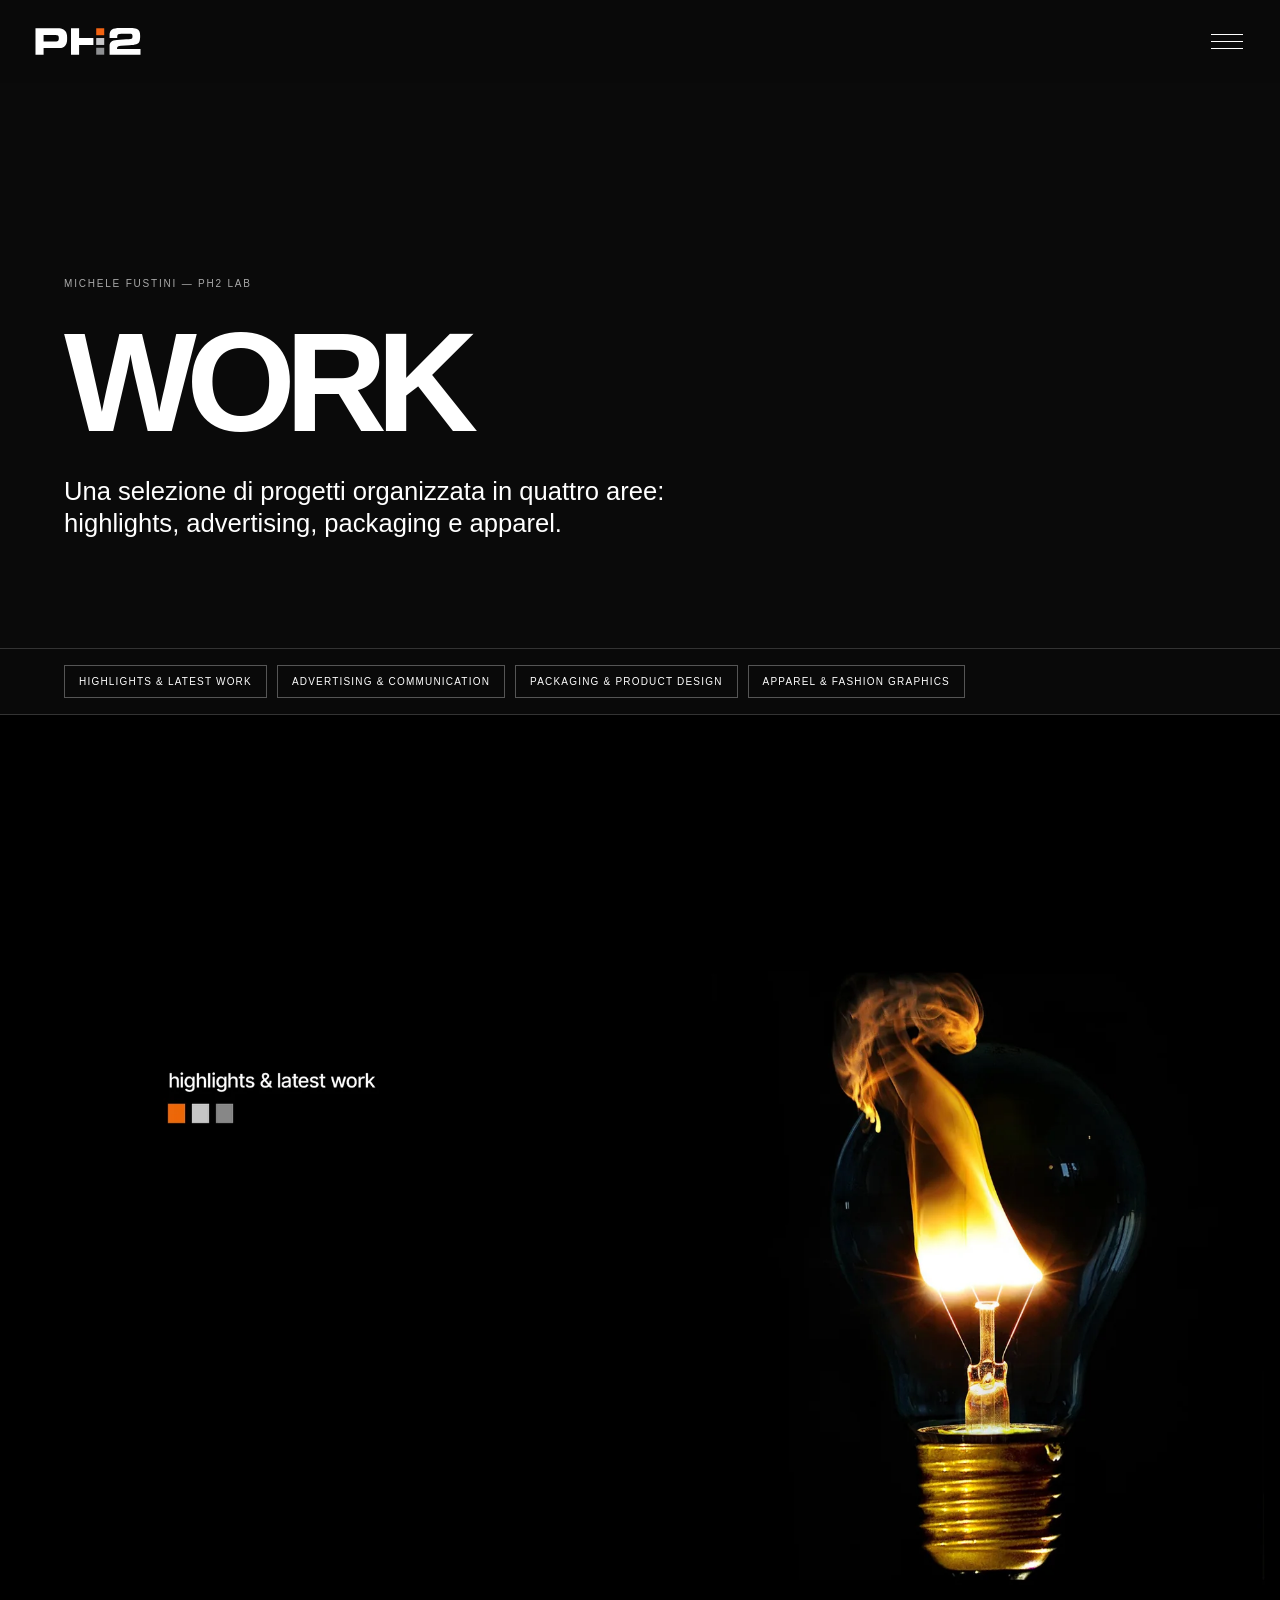
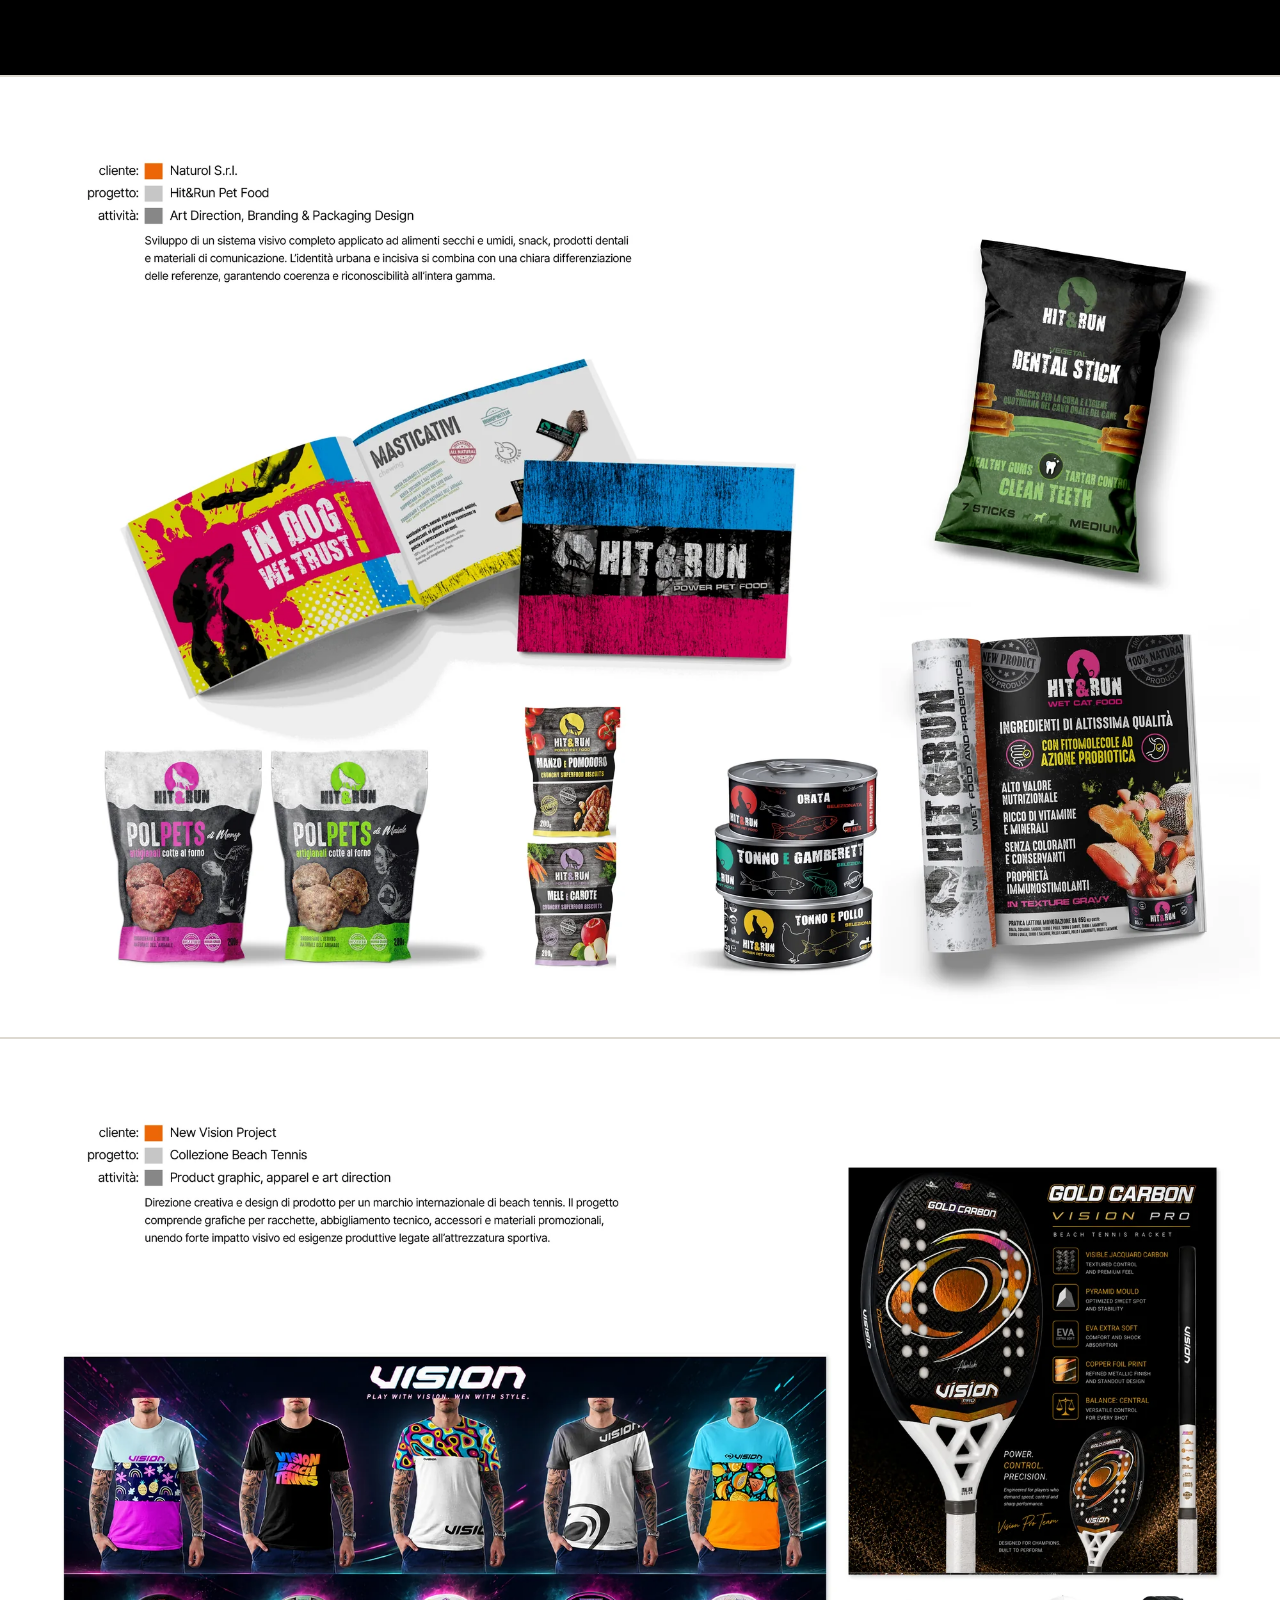
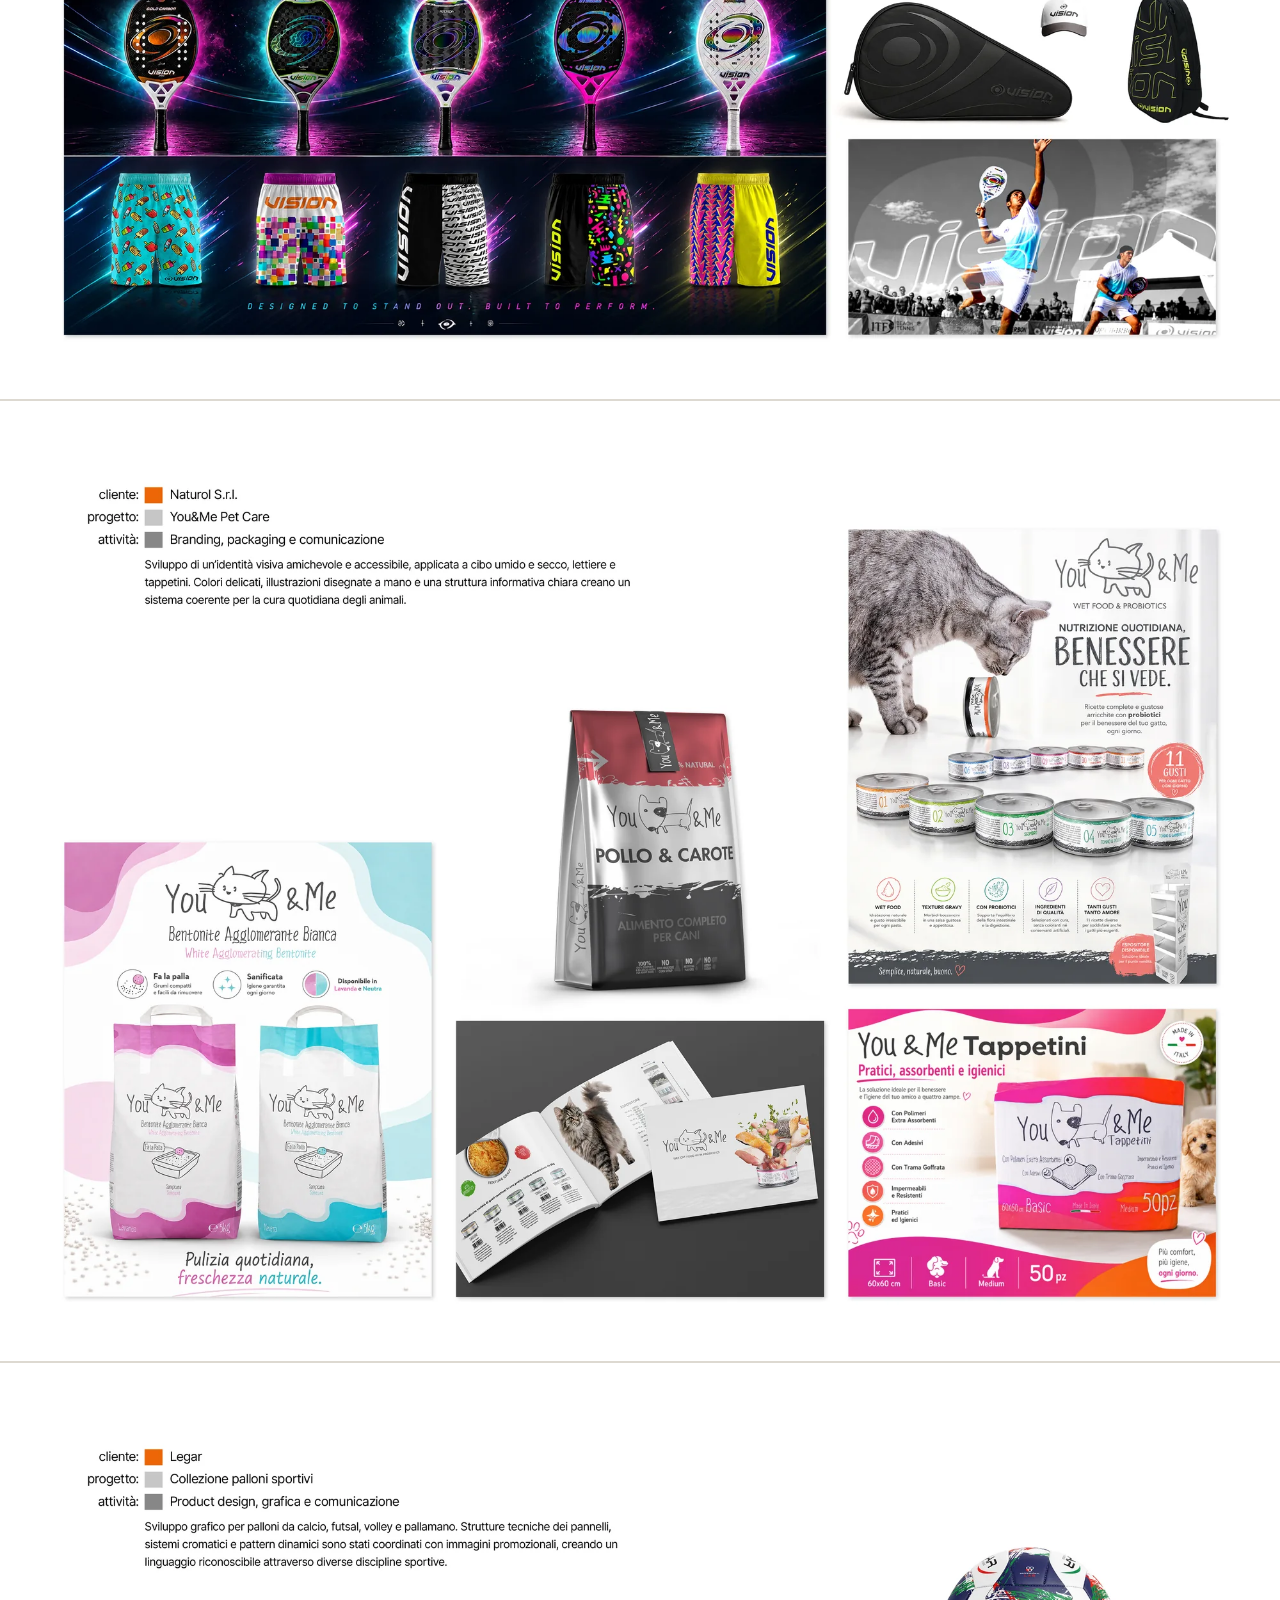
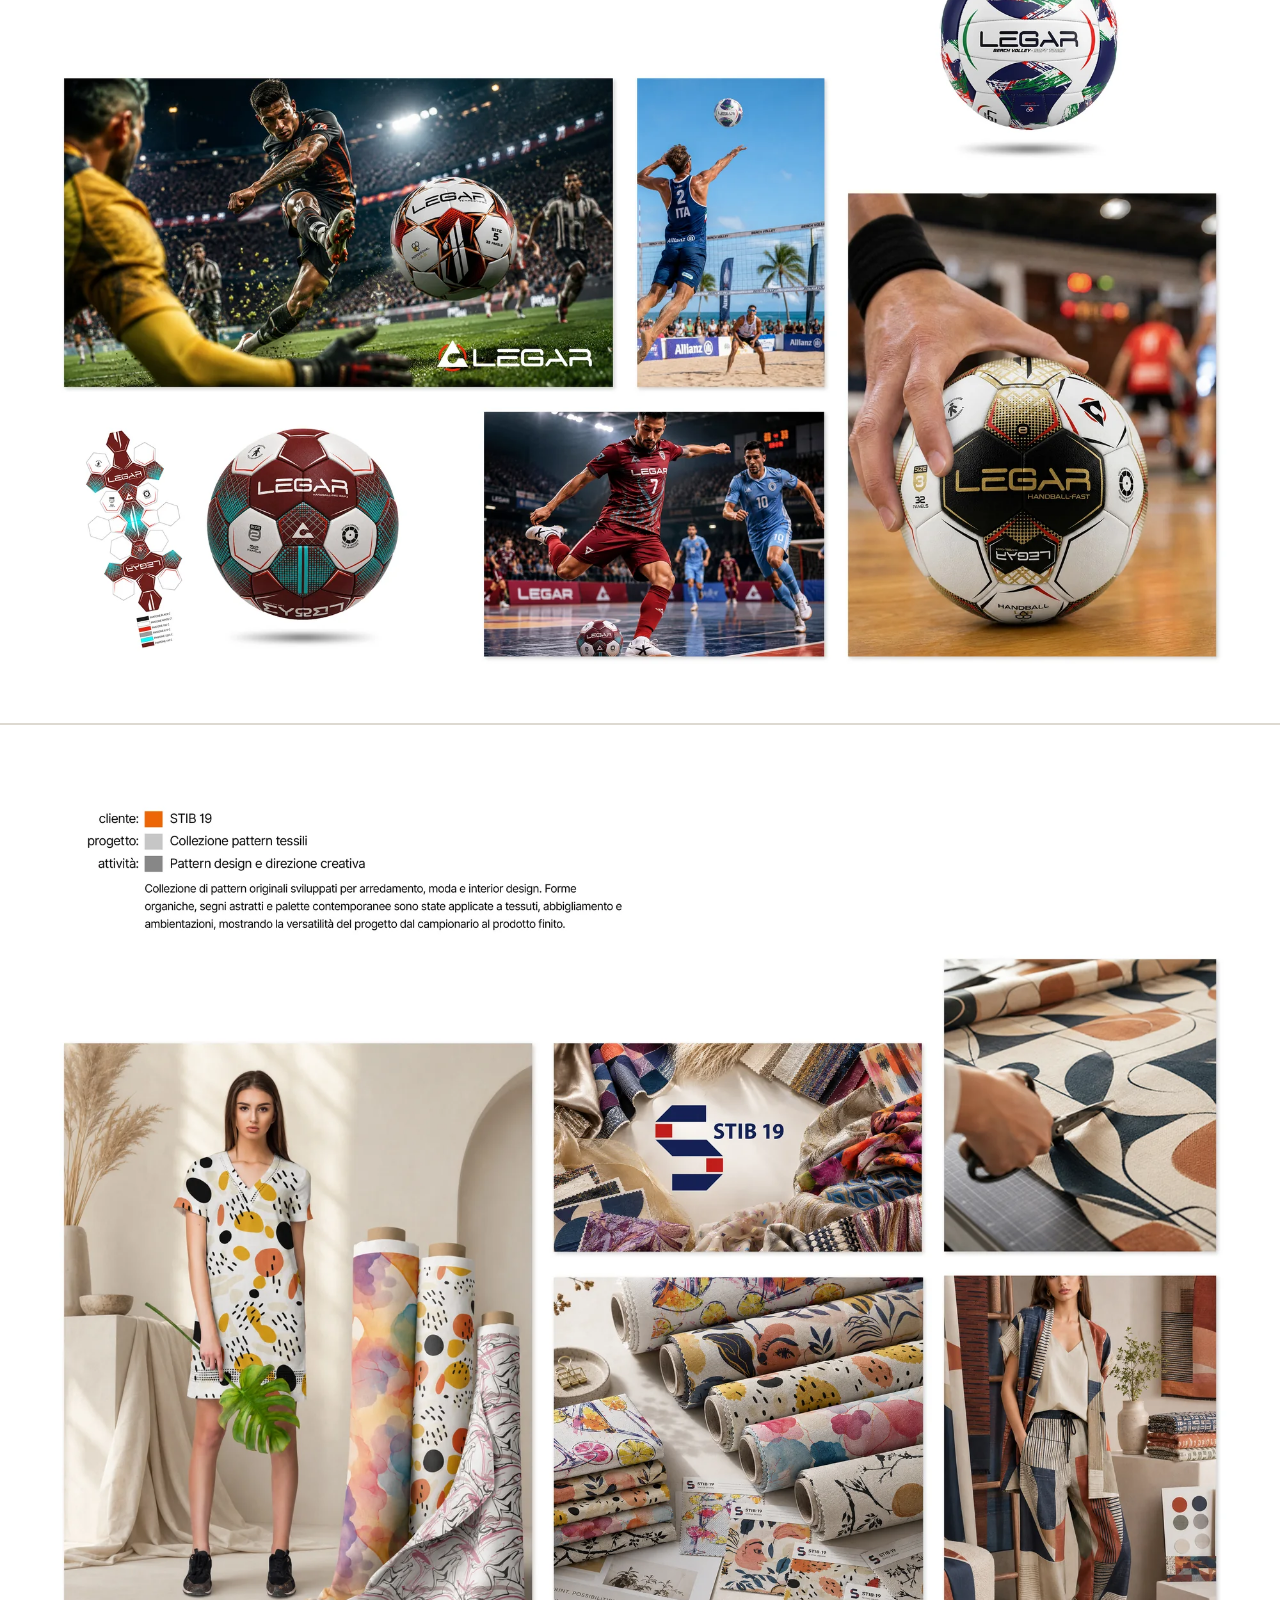
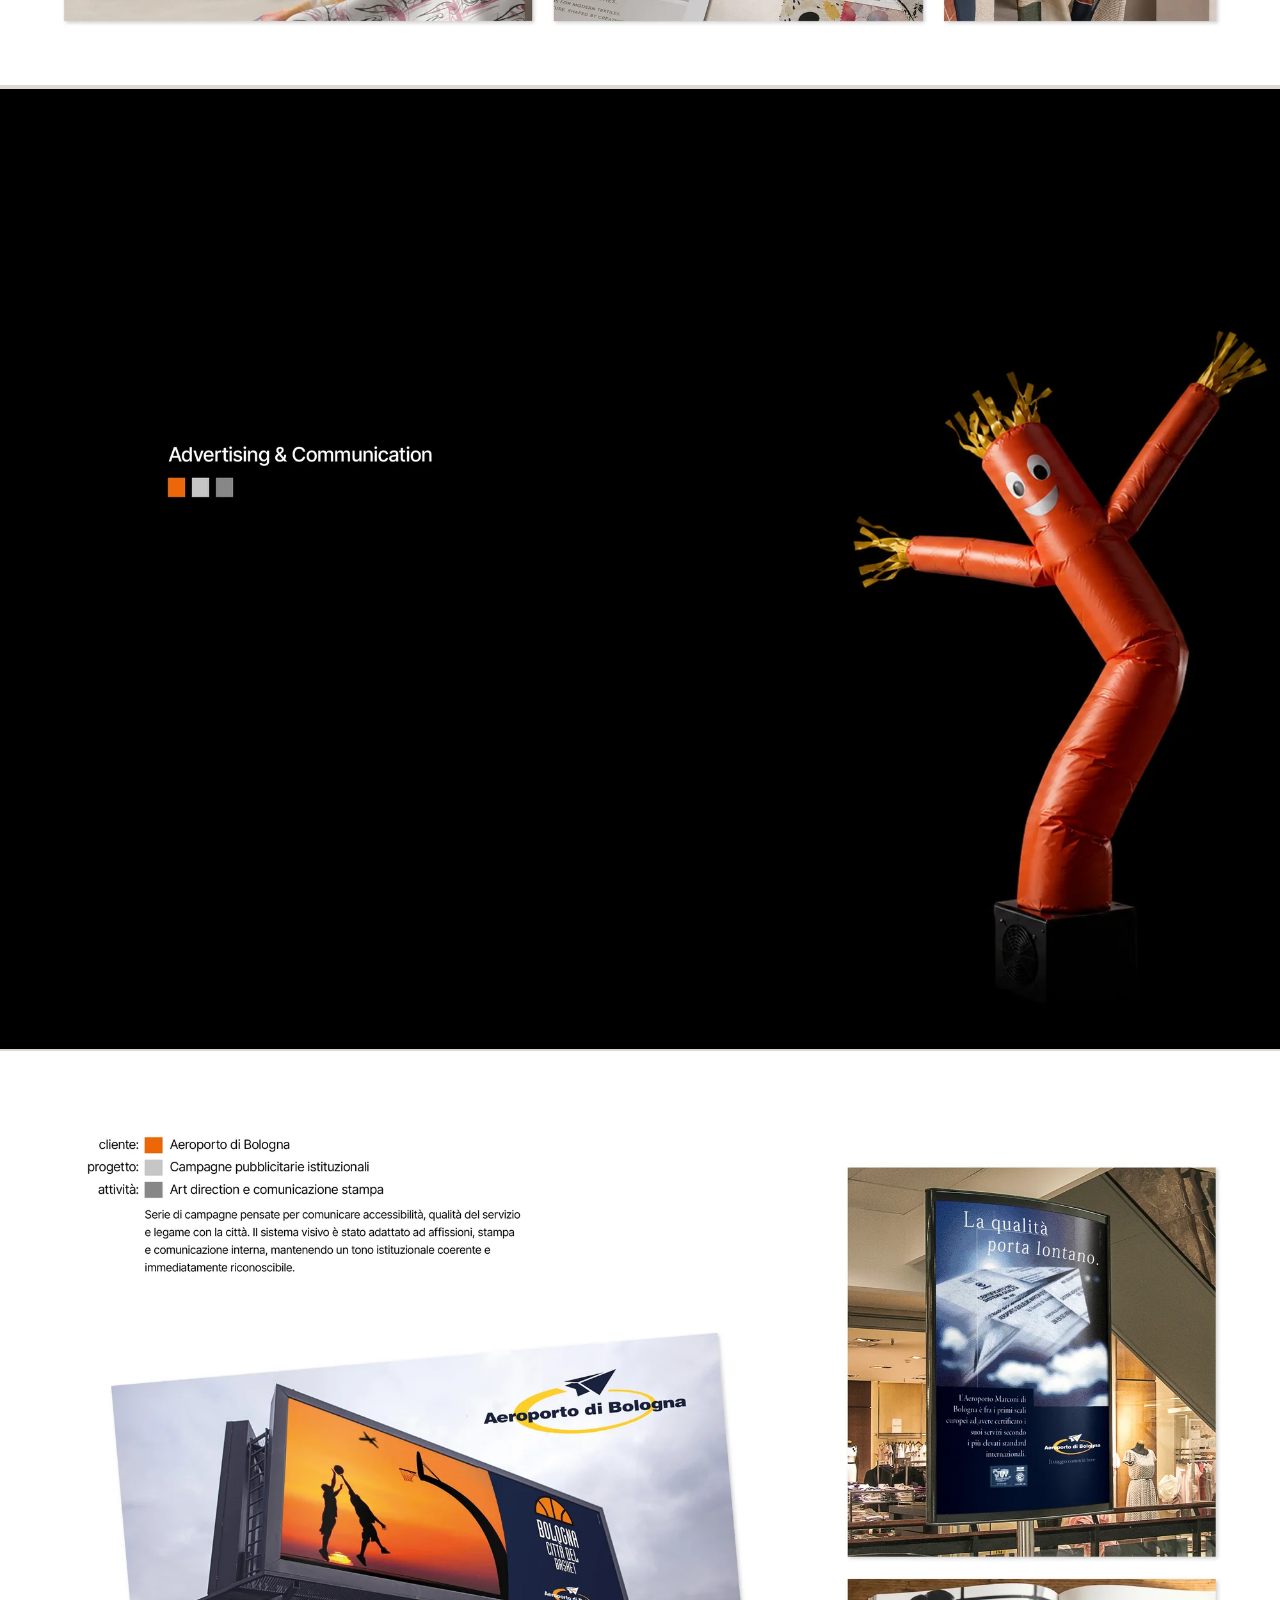
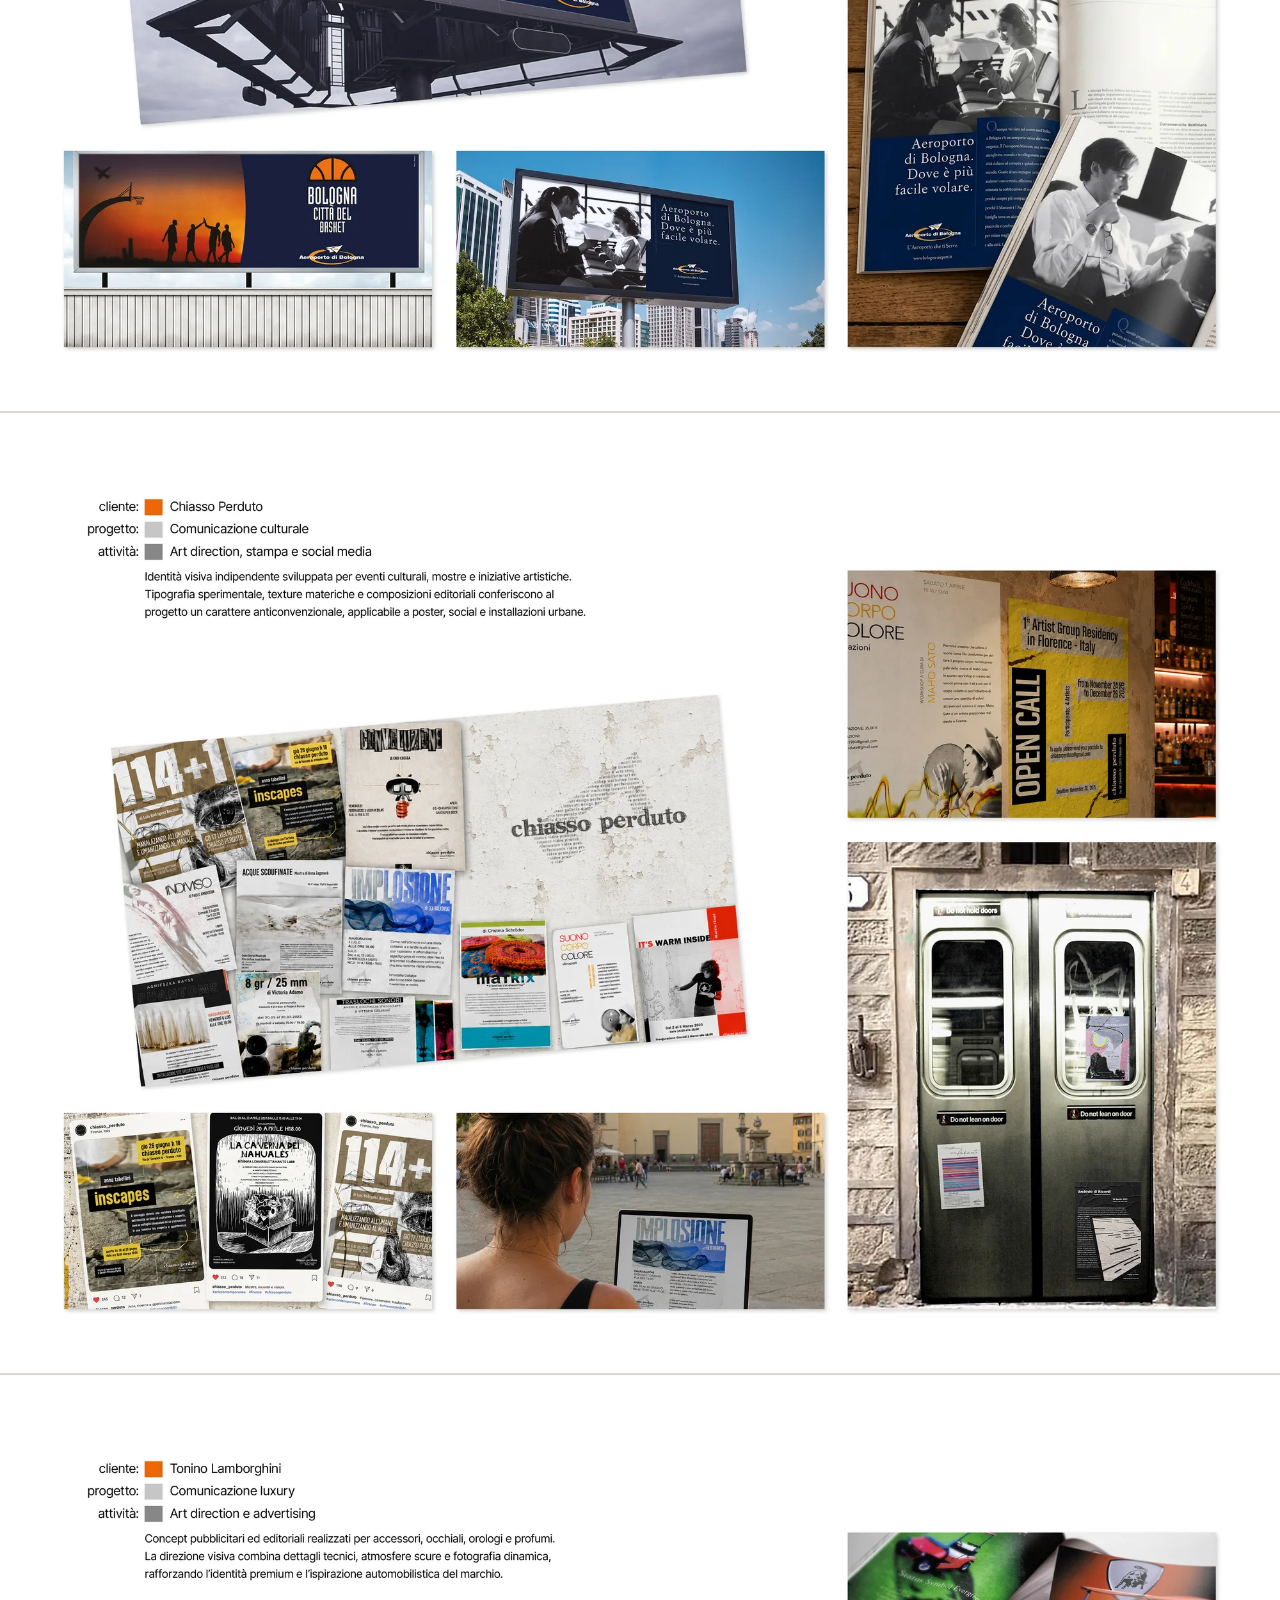
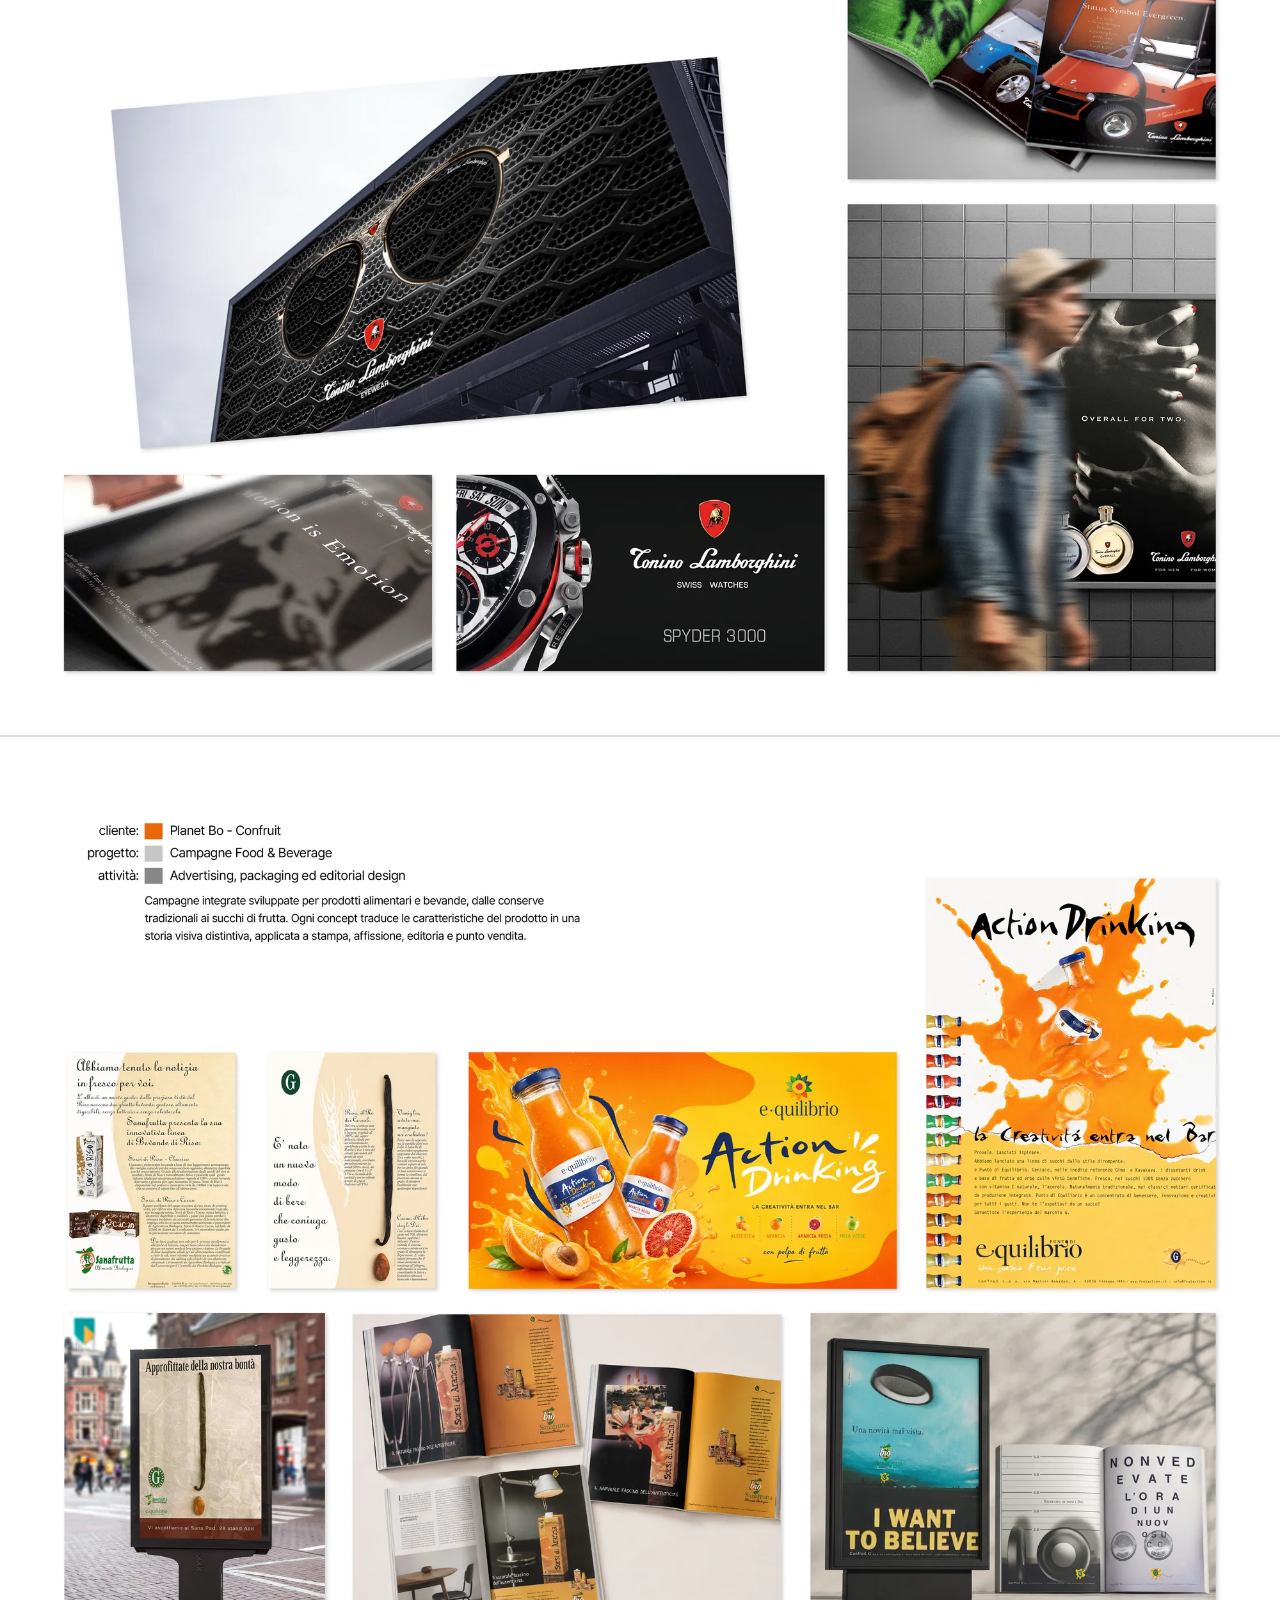
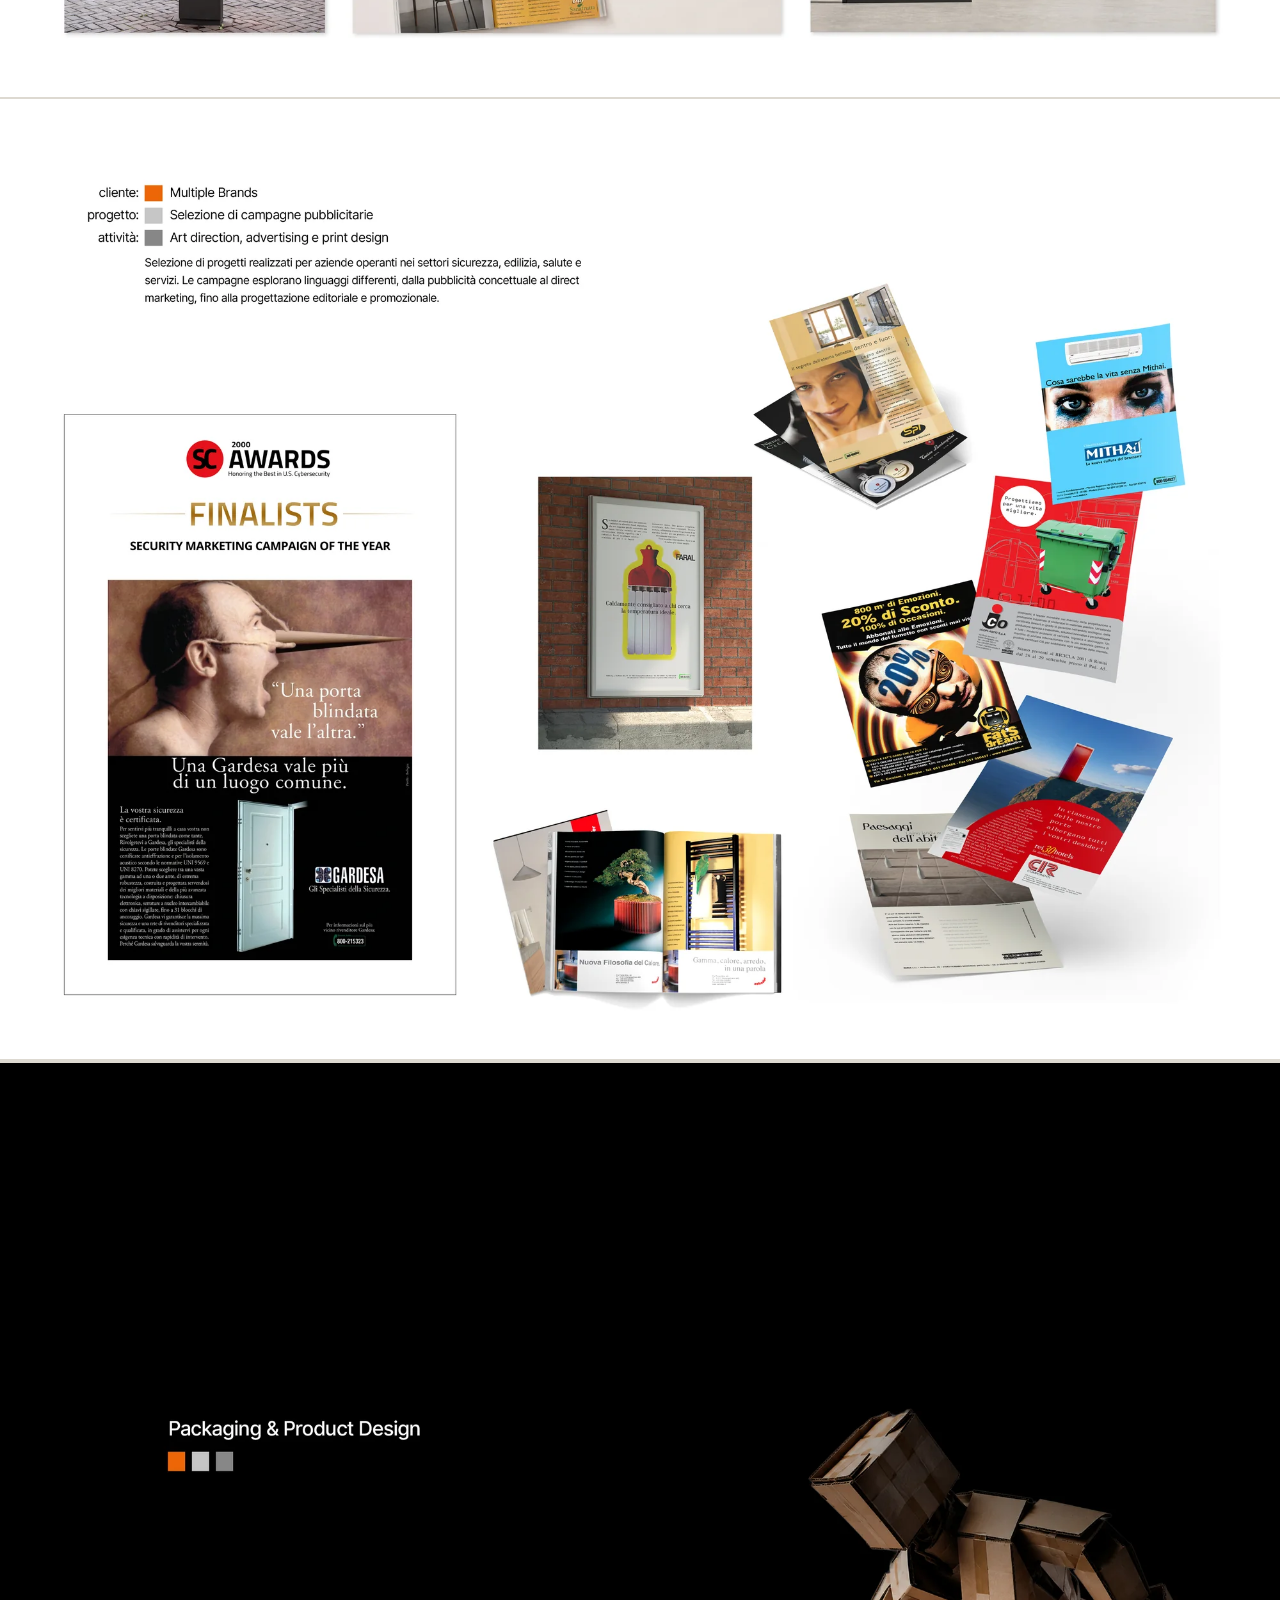
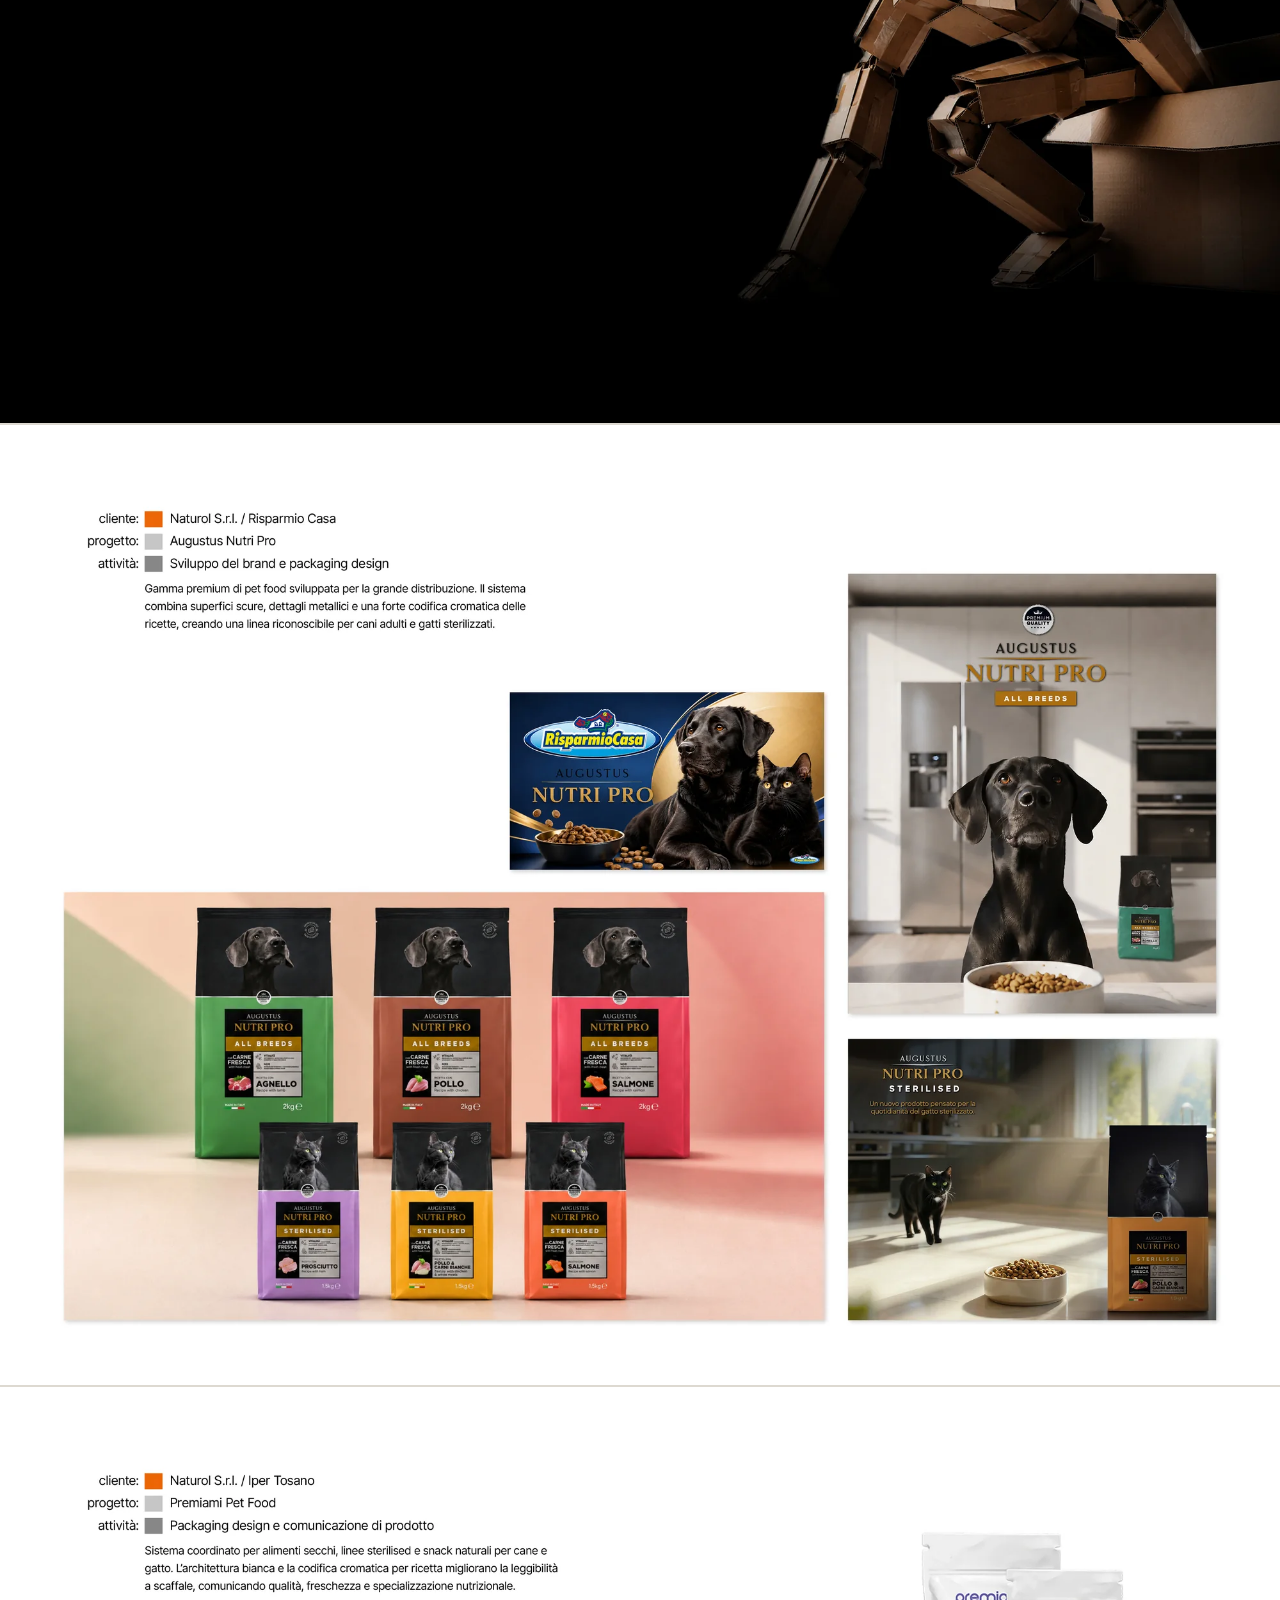
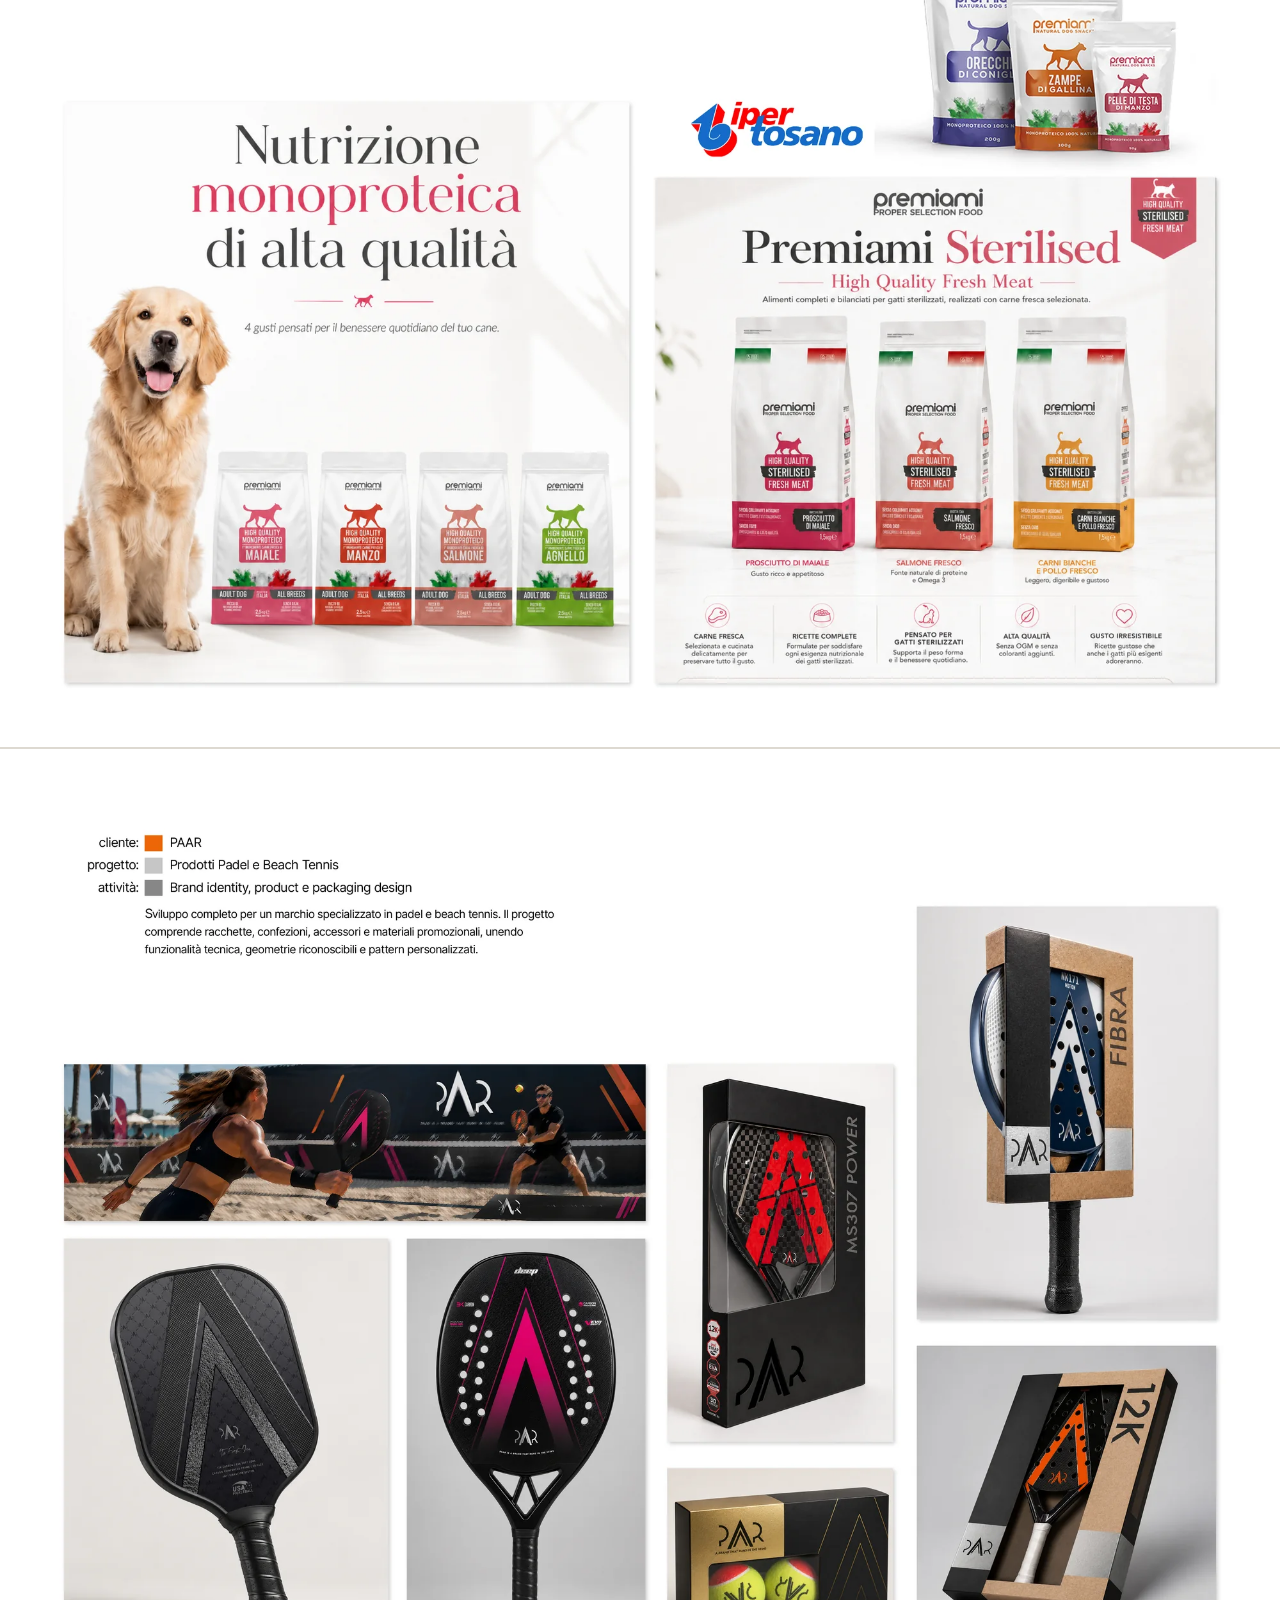
==== portfolio/index.html @ 964cd232 "Add stable /portfolio URL" ====
<!doctype html>
<html lang="it">
<head>
  <meta charset="utf-8">
  <meta name="viewport" content="width=device-width,initial-scale=1">
  <meta http-equiv="refresh" content="0;url=../work.html">
  <title>Portfolio — PH2 LAB / Michele Fustini</title>
  <link rel="canonical" href="https://ph2lab.com/portfolio/">
  <script>location.replace("../work.html");</script>
</head>
<body>
  <p><a href="../work.html">Apri il portfolio PH2 LAB</a></p>
</body>
</html>
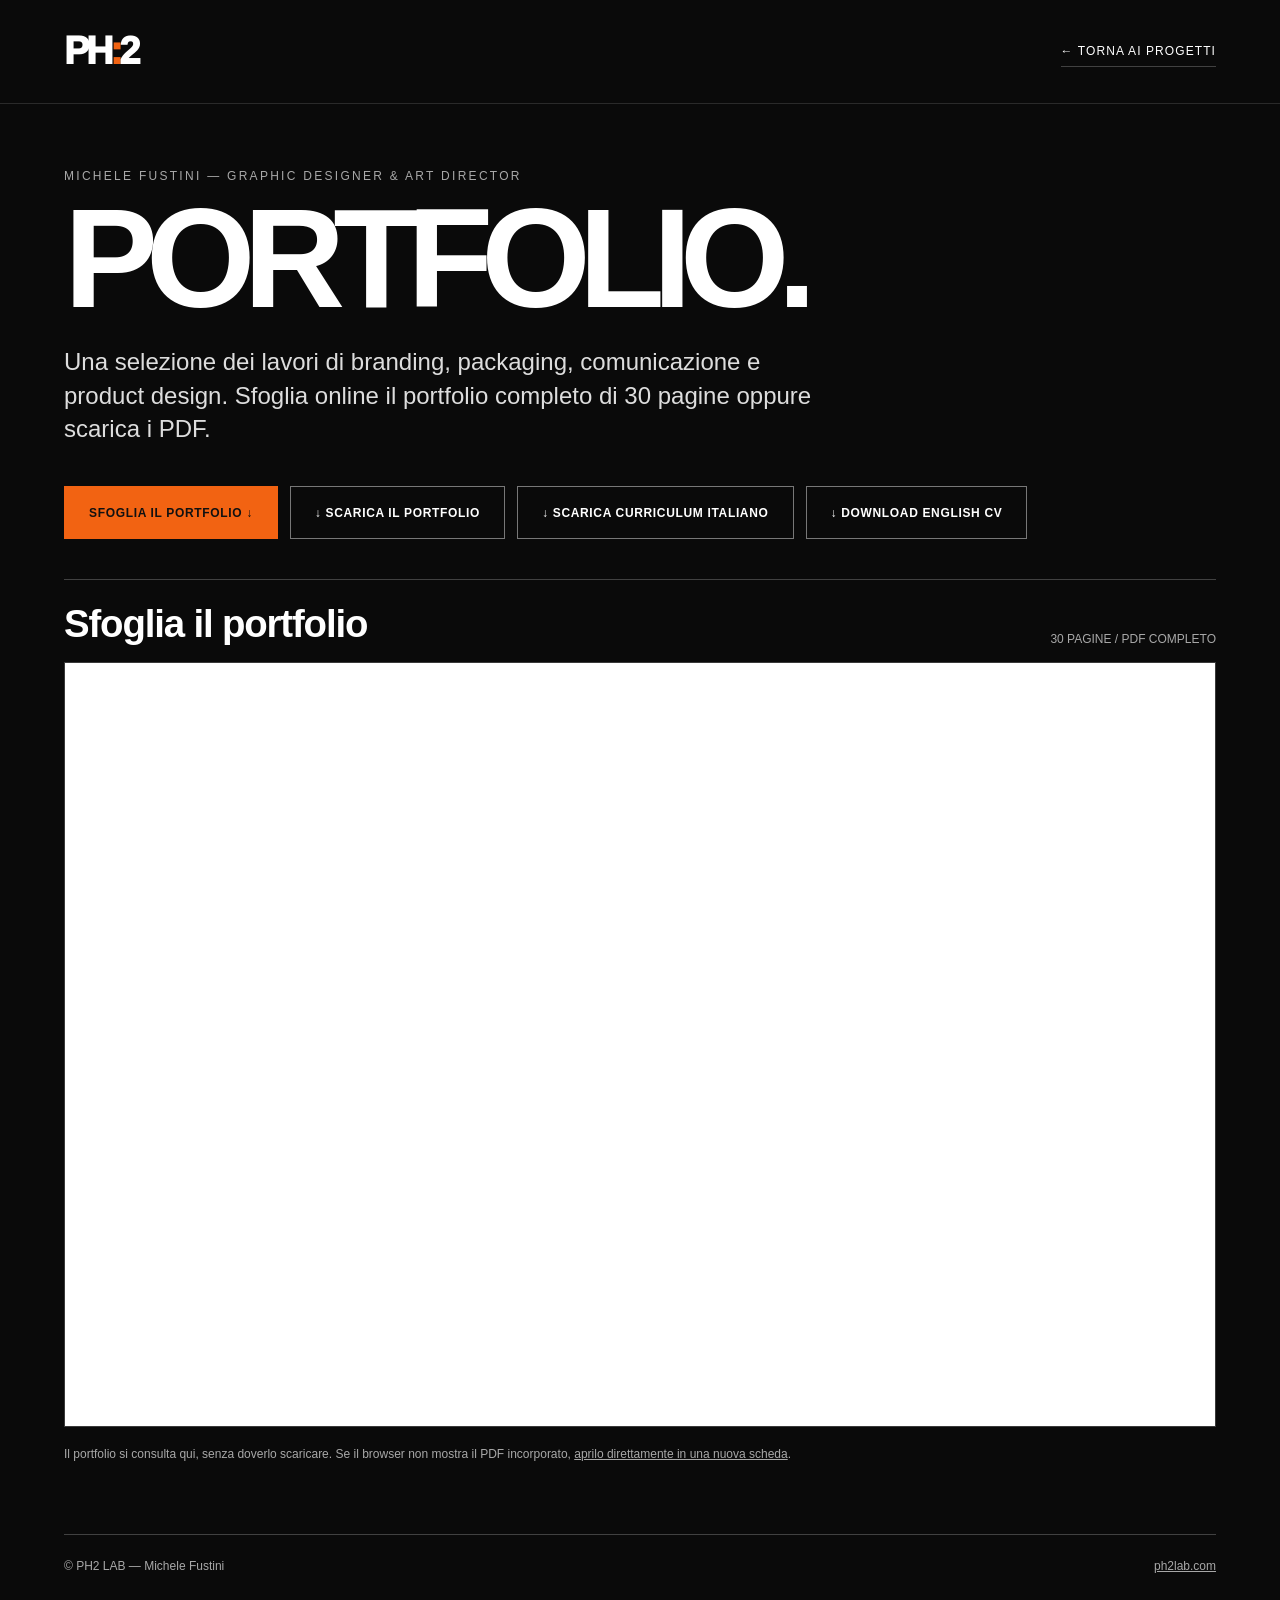
==== commit f6d03d79: "Add files via upload" ====
--- a/portfolio/index.html
+++ b/portfolio/index.html
@@ -1,14 +1,43 @@
 <!doctype html>
 <html lang="it">
 <head>
-  <meta charset="utf-8">
-  <meta name="viewport" content="width=device-width,initial-scale=1">
-  <meta http-equiv="refresh" content="0;url=../work.html">
-  <title>Portfolio — PH2 LAB / Michele Fustini</title>
-  <link rel="canonical" href="https://ph2lab.com/portfolio/">
-  <script>location.replace("../work.html");</script>
+<meta charset="utf-8">
+<meta name="viewport" content="width=device-width, initial-scale=1">
+<meta name="description" content="PH2 LAB — Portfolio di Michele Fustini. Sfoglia i progetti e scarica portfolio e curriculum.">
+<title>Portfolio | PH2 LAB</title>
+<style>
+:root{color-scheme:dark;--bg:#0a0a0a;--ink:#fff;--muted:#a8a8a8;--line:#414141;--orange:#f26312}
+*{box-sizing:border-box}html{scroll-behavior:smooth}body{margin:0;background:var(--bg);color:var(--ink);font:16px Arial,Helvetica,sans-serif}
+a{color:inherit}header{height:104px;border-bottom:1px solid #2a2a2a;display:flex;align-items:center;justify-content:space-between;padding:0 clamp(20px,5vw,80px)}
+.logo{font-size:38px;font-weight:1000;letter-spacing:-.09em;text-decoration:none}.logo span{color:var(--orange)}
+.back{font-size:12px;letter-spacing:.09em;text-decoration:none;border-bottom:1px solid var(--line);padding:8px 0} main{max-width:1600px;padding:65px clamp(20px,5vw,80px) 100px;margin:auto}
+.eyebrow{font-size:12px;letter-spacing:.19em;color:var(--muted);text-transform:uppercase;margin:0 0 13px}
+h1{font-size:clamp(64px,11vw,154px);letter-spacing:-.085em;line-height:.89;margin:0 0 24px} .lead{color:#ddd;font-size:clamp(16px,2vw,24px);max-width:760px;line-height:1.4;margin:0 0 40px}
+.actions{display:flex;flex-wrap:wrap;gap:12px;margin-bottom:40px}.actions a{min-height:53px;display:inline-flex;align-items:center;justify-content:center;gap:10px;text-decoration:none;text-align:center;border:1px solid #777;padding:16px 24px;font-size:12px;font-weight:700;letter-spacing:.055em;transition:.2s}
+.actions a.primary{background:var(--orange);color:#111;border-color:var(--orange)}.actions a:hover{border-color:var(--orange);color:var(--orange)}.actions a.primary:hover{background:#ff813b;color:#111}
+.head{display:flex;justify-content:space-between;align-items:end;gap:20px;border-top:1px solid var(--line);padding:22px 0 16px}.head h2{font-size:clamp(22px,3vw,39px);margin:0;letter-spacing:-.03em}.head span{font-size:12px;color:var(--muted)}
+.viewer{height:min(85vh,1050px);min-height:490px;border:1px solid #3a3a3a;background:#222;position:relative}.viewer iframe{width:100%;height:100%;border:0;background:#fff}.mobile-note{font-size:12px;color:var(--muted);line-height:1.6;margin-top:18px}
+footer{margin-top:70px;border-top:1px solid var(--line);padding-top:24px;display:flex;justify-content:space-between;flex-wrap:wrap;gap:20px;color:var(--muted);font-size:12px}
+@media(max-width:690px){header{height:79px}.logo{font-size:31px}main{padding-top:48px}.actions{display:grid;grid-template-columns:1fr}.actions a{width:100%}.viewer{height:73vh;min-height:430px}.head{align-items:start;flex-direction:column;gap:5px}}
+</style>
 </head>
 <body>
-  <p><a href="../work.html">Apri il portfolio PH2 LAB</a></p>
-</body>
-</html>+<header><a class="logo" href="/" aria-label="PH2 LAB Home">PH<span>:</span>2</a><a class="back" href="/work.html">← TORNA AI PROGETTI</a></header>
+<main>
+<p class="eyebrow">Michele Fustini — Graphic Designer & Art Director</p>
+<h1>PORTFOLIO.</h1>
+<p class="lead">Una selezione dei lavori di branding, packaging, comunicazione e product design. Sfoglia online il portfolio completo di 30 pagine oppure scarica i PDF.</p>
+<nav class="actions" aria-label="Consulta e scarica i documenti">
+<a class="primary" href="#sfoglia">SFOGLIA IL PORTFOLIO ↓</a>
+<a href="portfolio-completo.pdf" download="PH2-LAB-Portfolio-2026.pdf">↓ SCARICA IL PORTFOLIO</a>
+<a href="curriculum-italiano.pdf" download="Michele-Fustini-Curriculum-IT.pdf">↓ SCARICA CURRICULUM ITALIANO</a>
+<a href="curriculum-english.pdf" download="Michele-Fustini-Curriculum-EN.pdf">↓ DOWNLOAD ENGLISH CV</a>
+</nav>
+<section id="sfoglia" aria-label="Sfoglia il portfolio">
+<div class="head"><h2>Sfoglia il portfolio</h2><span>30 PAGINE / PDF COMPLETO</span></div>
+<div class="viewer"><iframe src="portfolio-completo.pdf#toolbar=1&navpanes=0&view=FitH" title="Portfolio PH2 LAB completo in PDF, 30 pagine" loading="eager"></iframe></div>
+<p class="mobile-note">Il portfolio si consulta qui, senza doverlo scaricare. Se il browser non mostra il PDF incorporato, <a href="portfolio-completo.pdf" target="_blank" rel="noopener">aprilo direttamente in una nuova scheda</a>.</p>
+</section>
+<footer><span>© PH2 LAB — Michele Fustini</span><a href="https://ph2lab.com">ph2lab.com</a></footer>
+</main>
+</body></html>
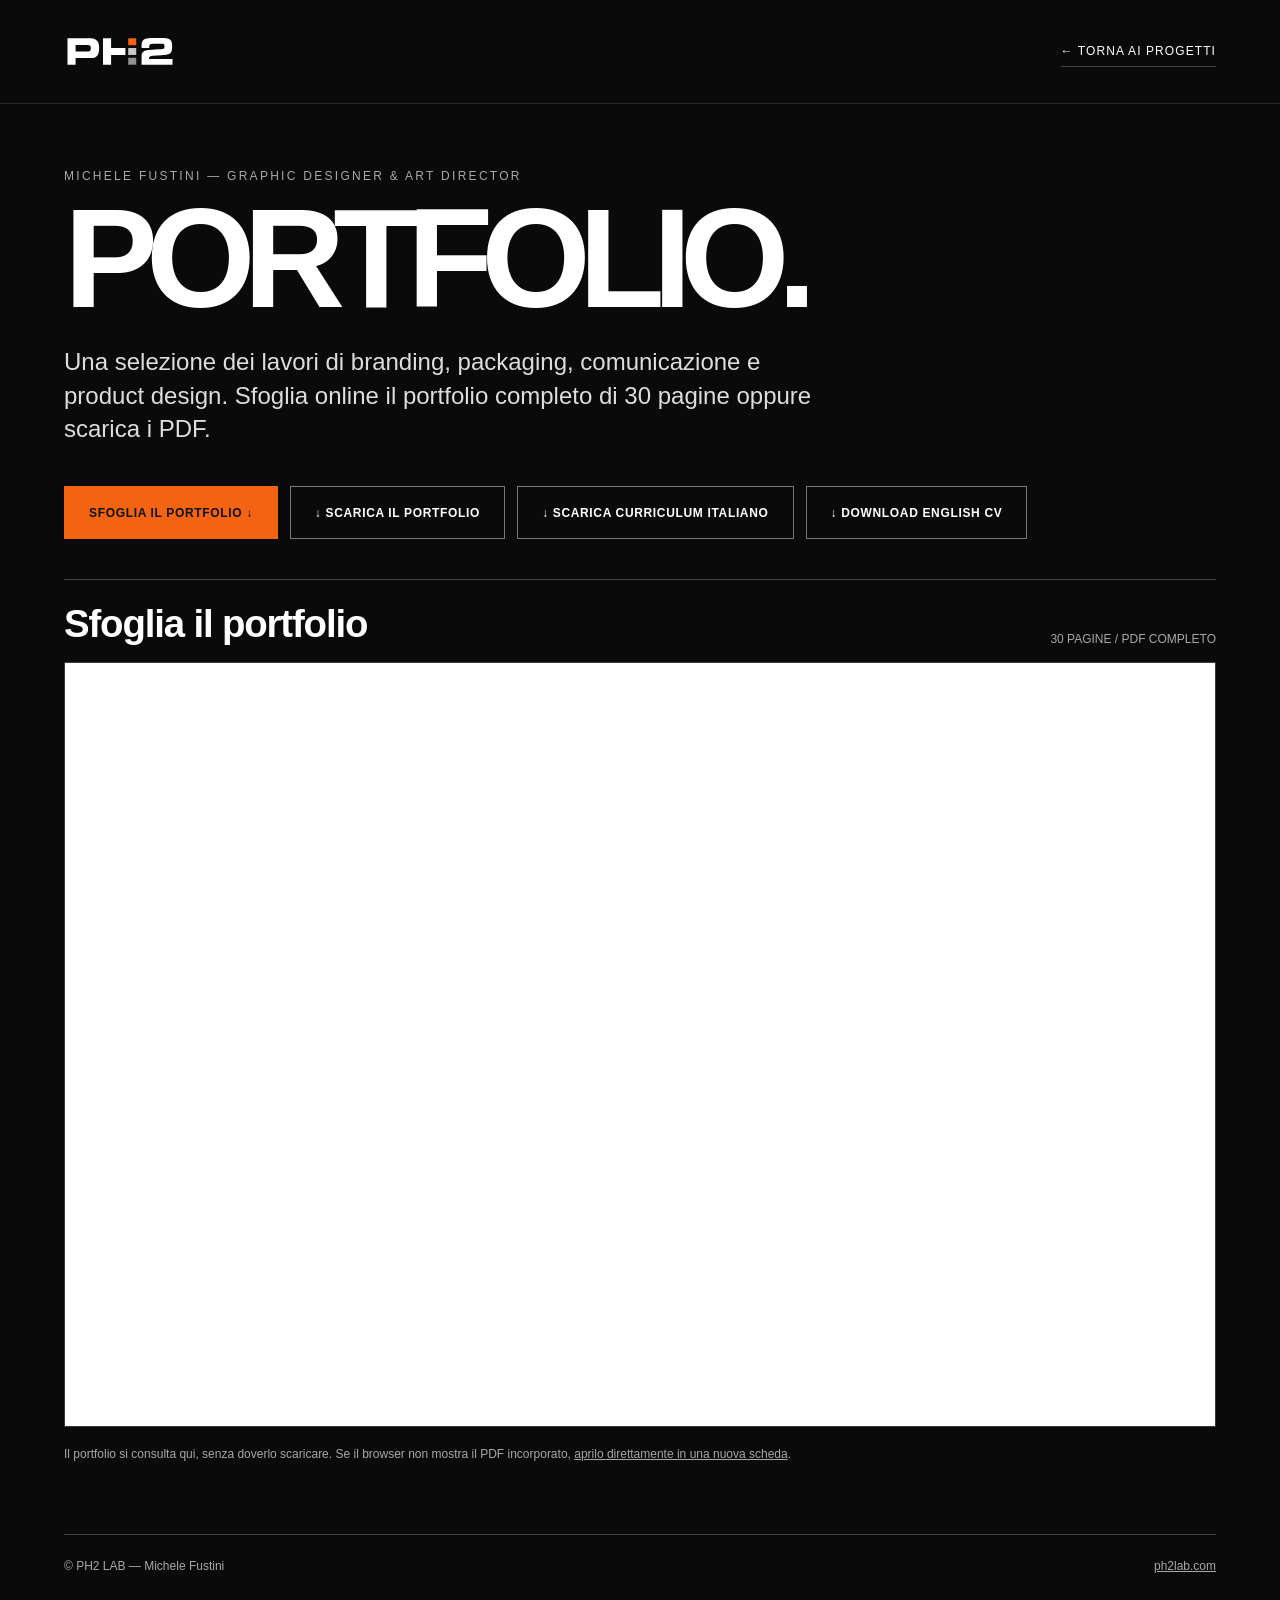
==== commit 066c422d: "Use original PH2 logo in portfolio header only" ====
--- a/portfolio/index.html
+++ b/portfolio/index.html
@@ -8,7 +8,7 @@
 <style>
 :root{color-scheme:dark;--bg:#0a0a0a;--ink:#fff;--muted:#a8a8a8;--line:#414141;--orange:#f26312}
 *{box-sizing:border-box}html{scroll-behavior:smooth}body{margin:0;background:var(--bg);color:var(--ink);font:16px Arial,Helvetica,sans-serif}
-a{color:inherit}header{height:104px;border-bottom:1px solid #2a2a2a;display:flex;align-items:center;justify-content:space-between;padding:0 clamp(20px,5vw,80px)}
+a{color:inherit}.brand-logo{display:block;width:112px;height:auto;fill:#fff}.brand-logo .logo-dark{fill:#fff}.brand-logo .orange{fill:#f26312}.brand-logo .light{fill:#c7c7c9}.brand-logo .mid{fill:#8e9092}header{height:104px;border-bottom:1px solid #2a2a2a;display:flex;align-items:center;justify-content:space-between;padding:0 clamp(20px,5vw,80px)}
 .logo{font-size:38px;font-weight:1000;letter-spacing:-.09em;text-decoration:none}.logo span{color:var(--orange)}
 .back{font-size:12px;letter-spacing:.09em;text-decoration:none;border-bottom:1px solid var(--line);padding:8px 0} main{max-width:1600px;padding:65px clamp(20px,5vw,80px) 100px;margin:auto}
 .eyebrow{font-size:12px;letter-spacing:.19em;color:var(--muted);text-transform:uppercase;margin:0 0 13px}
@@ -22,7 +22,12 @@
 </style>
 </head>
 <body>
-<header><a class="logo" href="/" aria-label="PH2 LAB Home">PH<span>:</span>2</a><a class="back" href="/work.html">← TORNA AI PROGETTI</a></header>
+<header><a class="logo" href="/" aria-label="PH2 LAB Home"><svg aria-hidden="true" class="brand-logo" viewbox="20 340 555 165"><g>
+<path class="logo-dark" d="M77.417969 388.960938v32.898437h62.363281c4.652344-.09375 7.996094-1.441406 10.03125-4.042969 2.03125-2.601562 3.027344-5.894531 2.980469-9.871094v-5.0625c.070312-4.457031-1.15625-7.882812-3.683594-10.285156-2.527344-2.394531-6.78125-3.609375-12.765625-3.636719zm-40.128907 98.332031V356.425781h109.359376c12.589843.078125 22.335937 2.050781 29.226562 5.917969 6.894531 3.867188 11.667969 9.160156 14.328125 15.878906 2.65625 6.722656 3.921875 14.398438 3.800781 23.03125v11.207032c.070313 6.664062-1.011718 13.183593-3.25 19.550781-2.242187 6.367187-6.058593 11.652343-11.449218 15.851562-5.394532 4.199219-12.785157 6.378907-22.175782 6.53125H77.417969v32.898438z"></path>
+<path class="logo-dark" d="M213.289062 487.292969V356.425781h40.128907v48.160157h70.847656v34.707031h-70.847656v48z"></path>
+<path class="logo-dark" d="M404.429688 487.03125v-44.46875c-.101563-8.113281 2.722656-14.660156 8.472656-19.632812 5.746094-4.976563 15.035156-7.949219 27.855468-8.925782l45.914063-2.890625c9.605469-.519531 16.644531-1.152343 21.121094-1.890625 4.476562-.738281 7.328125-2.089844 8.550781-4.058594 1.222656-1.960937 1.757812-5.042968 1.597656-9.234374.148438-3.519532-.261718-6.226563-1.226562-8.113282-.972656-1.894531-3.363282-3.195312-7.183594-3.898437-3.816406-.707031-9.929688-1.039063-18.339844-1.003907h-26.570312c-8.359375-.175781-14.191406.808594-17.488282 2.957032-3.300781 2.152344-4.882812 6.527344-4.746093 13.128906v5.601562h-37.957031v-15.363281c-.121094-12.746093 3.914062-21.730469 12.105468-26.953125 8.195313-5.222656 21.273438-7.746094 39.230469-7.570312h52.777344c12.421875-.03125 22.085937 1.277344 28.988281 3.917968 6.90625 2.640626 11.722656 6.796876 14.445312 12.46875 2.730469 5.675782 4.035157 13.046876 3.925782 22.117188.203125 12.660156-.988282 22.285156-3.5625 28.871094-2.574219 6.589844-7.753906 11.179687-15.53125 13.769531-7.777344 2.59375-19.367188 4.226563-34.773438 4.898437l-41.390625 2.167969c-5.53125.261719-9.695312.902344-12.488281 1.914063-2.792969 1.011718-4.648438 2.628906-5.578125 4.84375-.921875 2.222656-1.347656 5.269531-1.273437 9.148437h116.40625v28.199219z"></path>
+<rect class="orange" height="34.410156" width="39.703125" x="338.171875" y="356.160156"></rect><rect class="light" height="34.410157" width="39.703125" x="338.171875" y="404.488281"></rect><rect class="mid" height="34.40625" width="39.703125" x="338.171875" y="452.816406"></rect>
+</g></svg></a><a class="back" href="/work.html">← TORNA AI PROGETTI</a></header>
 <main>
 <p class="eyebrow">Michele Fustini — Graphic Designer & Art Director</p>
 <h1>PORTFOLIO.</h1>
